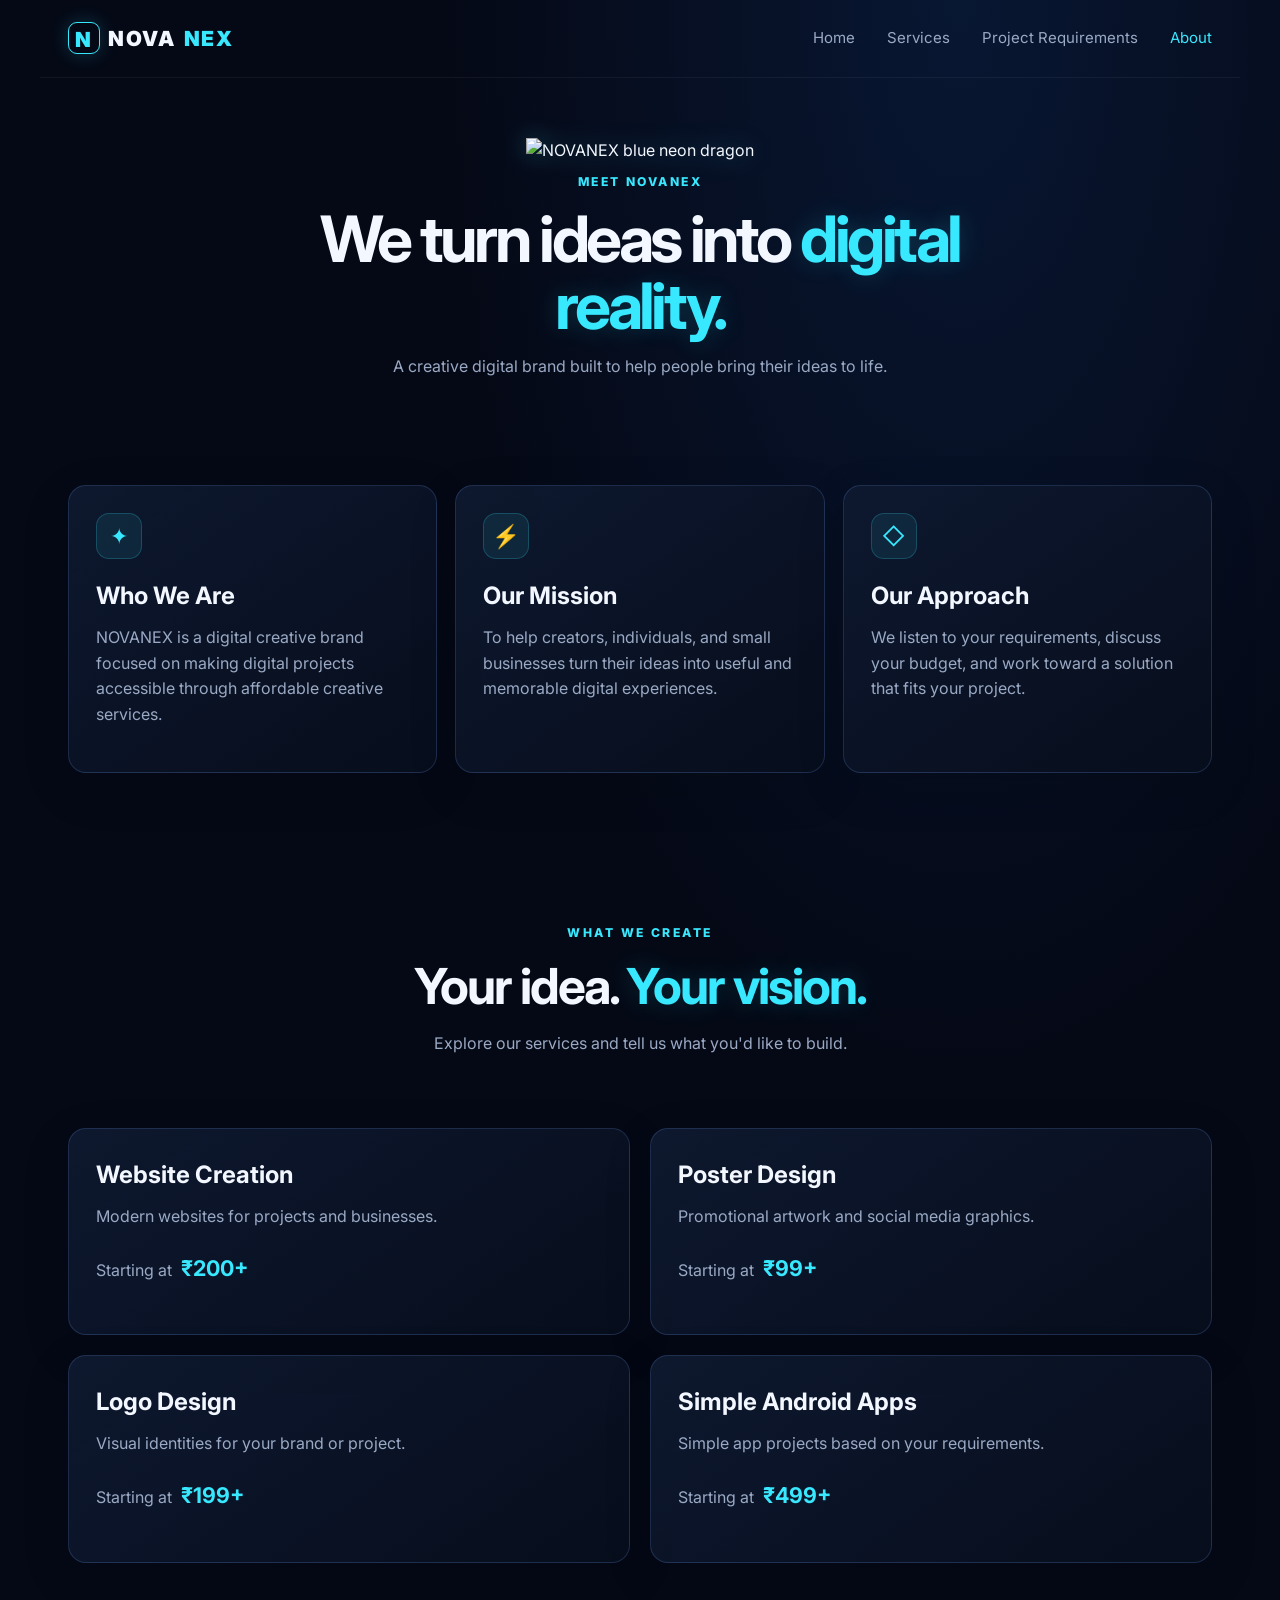
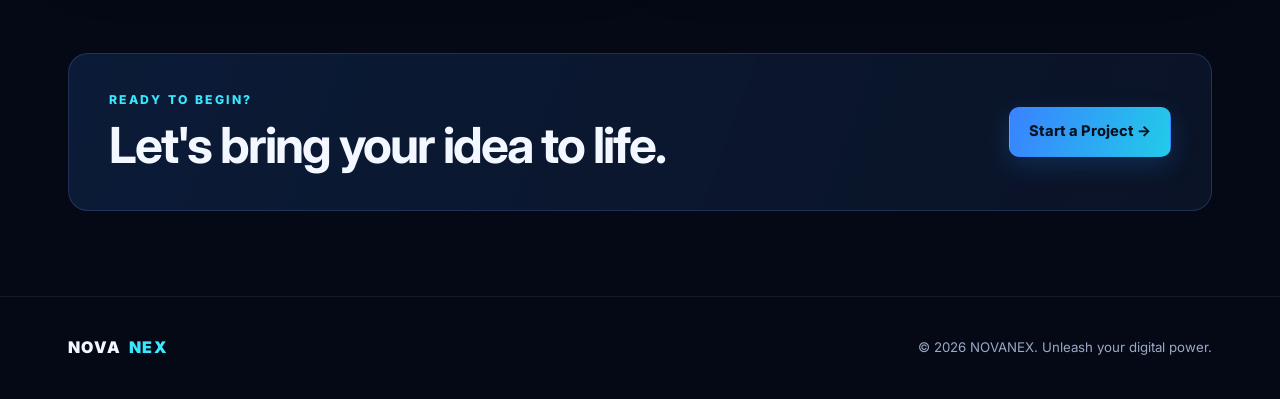
==== about.html @ 8c455928 "Create about.html" ====
<!DOCTYPE html>
<html lang="en">
<head>
  <meta charset="UTF-8">
  <meta name="viewport" content="width=device-width, initial-scale=1.0">
  <meta name="theme-color" content="#050916">
  <title>About NOVANEX | Creative Digital Studio</title>
  <meta name="description" content="Discover NOVANEX, a creative digital studio for affordable websites, posters, logos, and simple Android apps.">
  <link rel="stylesheet" href="style.css">
</head>
<body>
  <header class="site-header">
    <a class="brand" href="index.html"><span class="brand-mark">N</span> NOVA<span>NEX</span></a>
    <button class="menu-toggle" aria-label="Open navigation" aria-expanded="false">☰</button>
    <nav class="nav">
      <a href="index.html">Home</a>
      <a href="services.html">Services</a>
      <a href="contact.html">Project Requirements</a>
      <a class="active" href="about.html">About</a>
    </nav>
  </header>

  <main>
    <section class="page-hero">
      <img src="assets/novanex-dragon.svg" alt="NOVANEX blue neon dragon" class="page-dragon">
      <p class="eyebrow">MEET NOVANEX</p>
      <h1>We turn ideas into <span>digital reality.</span></h1>
      <p>A creative digital brand built to help people bring their ideas to life.</p>
    </section>

    <section class="section">
      <div class="cards">
        <article class="card">
          <div class="card-icon">✦</div>
          <h2>Who We Are</h2>
          <p>NOVANEX is a digital creative brand focused on making digital projects accessible through affordable creative services.</p>
        </article>
        <article class="card">
          <div class="card-icon">⚡</div>
          <h2>Our Mission</h2>
          <p>To help creators, individuals, and small businesses turn their ideas into useful and memorable digital experiences.</p>
        </article>
        <article class="card">
          <div class="card-icon">◇</div>
          <h2>Our Approach</h2>
          <p>We listen to your requirements, discuss your budget, and work toward a solution that fits your project.</p>
        </article>
      </div>
    </section>

    <section class="section">
      <div class="section-heading">
        <p class="eyebrow">WHAT WE CREATE</p>
        <h2>Your idea. <span>Your vision.</span></h2>
        <p>Explore our services and tell us what you'd like to build.</p>
      </div>
      <div class="service-grid">
        <article class="card service-card">
          <h2>Website Creation</h2>
          <p>Modern websites for projects and businesses.</p>
          <div class="price">Starting at <strong>₹200+</strong></div>
        </article>
        <article class="card service-card">
          <h2>Poster Design</h2>
          <p>Promotional artwork and social media graphics.</p>
          <div class="price">Starting at <strong>₹99+</strong></div>
        </article>
        <article class="card service-card">
          <h2>Logo Design</h2>
          <p>Visual identities for your brand or project.</p>
          <div class="price">Starting at <strong>₹199+</strong></div>
        </article>
        <article class="card service-card">
          <h2>Simple Android Apps</h2>
          <p>Simple app projects based on your requirements.</p>
          <div class="price">Starting at <strong>₹499+</strong></div>
        </article>
      </div>
    </section>

    <section class="cta">
      <div>
        <p class="eyebrow">READY TO BEGIN?</p>
        <h2>Let's bring your idea to life.</h2>
      </div>
      <a class="button primary" href="contact.html">Start a Project →</a>
    </section>
  </main>

  <footer>
    <a class="brand" href="index.html">NOVA<span>NEX</span></a>
    <p>© 2026 NOVANEX. Unleash your digital power.</p>
  </footer>

  <script src="script.js"></script>
</body>
</html>
---- style.css ----
@import url('https://fonts.googleapis.com/css2?family=Inter:wght@400;500;600;700;800;900&display=swap');
:root{--bg:#050916;--panel:#0c1427;--text:#f3f7ff;--muted:#9aa9c4;--cyan:#38e8ff;--blue:#3982ff;--line:rgba(116,165,255,.19)}
*{box-sizing:border-box}html{scroll-behavior:smooth}body{margin:0;background:radial-gradient(ellipse at 75% 0%,rgba(21,85,180,.18),transparent 38%),var(--bg);color:var(--text);font-family:Inter,Arial,sans-serif;line-height:1.6}a{color:inherit;text-decoration:none}.site-header{height:78px;max-width:1200px;padding:0 28px;margin:auto;display:flex;align-items:center;justify-content:space-between;border-bottom:1px solid rgba(255,255,255,.05)}.brand{font-weight:900;font-size:1.3rem;letter-spacing:.08em;display:inline-flex;align-items:center;gap:8px}.brand>span:last-child{color:var(--cyan)}.brand-mark{display:inline-grid;place-items:center;width:32px;height:32px;border:1px solid var(--cyan);border-radius:9px;color:var(--cyan);box-shadow:0 0 18px rgba(56,232,255,.2)}.nav{display:flex;gap:32px;color:var(--muted);font-size:.94rem}.nav a:hover,.nav a.active{color:var(--cyan)}.menu-toggle{display:none;background:none;color:white;border:1px solid var(--line);border-radius:8px;padding:7px 11px;font-size:1.2rem}.hero{max-width:1200px;margin:auto;min-height:610px;padding:65px 28px 70px;display:grid;grid-template-columns:1.05fr .95fr;align-items:center;gap:25px}.eyebrow{font-size:.76rem;font-weight:800;letter-spacing:.2em;color:var(--cyan);margin:0 0 15px}.hero h1,.page-hero h1{font-size:clamp(2.8rem,6vw,5.4rem);line-height:1.04;letter-spacing:-.055em;margin:0 0 24px}.hero h1 span,.page-hero h1 span,.section-heading h2 span{color:var(--cyan);text-shadow:0 0 26px rgba(56,232,255,.2)}.intro{font-size:1.08rem;color:var(--muted);max-width:560px}.hero-actions{display:flex;flex-wrap:wrap;gap:13px;margin-top:30px}.button{display:inline-flex;align-items:center;justify-content:center;border-radius:10px;padding:12px 19px;font-weight:750;font-size:.92rem;border:1px solid transparent;cursor:pointer;transition:transform .2s,box-shadow .2s}.button:hover{transform:translateY(-2px)}.primary{background:linear-gradient(110deg,var(--blue),#22cbe9);color:#04101d;box-shadow:0 8px 26px rgba(36,157,255,.2)}.secondary{border-color:rgba(56,232,255,.4);color:var(--cyan);background:rgba(56,232,255,.035)}.mini-stats{display:flex;gap:28px;margin-top:45px}.mini-stats div{display:flex;flex-direction:column}.mini-stats strong{font-size:.95rem}.mini-stats small{color:var(--muted);font-size:.77rem}.dragon-wrap{position:relative;display:grid;place-items:center;min-height:440px;isolation:isolate}.dragon-wrap:before{content:"";position:absolute;width:75%;height:75%;border-radius:50%;background:rgba(0,108,255,.15);filter:blur(65px);z-index:-2}.glow-ring{position:absolute;width:340px;height:340px;border-radius:50%;border:1px solid rgba(56,232,255,.25);box-shadow:0 0 55px rgba(37,117,255,.13),inset 0 0 50px rgba(37,117,255,.08);z-index:-1}.dragon{width:min(100%,500px);height:auto;filter:drop-shadow(0 0 16px rgba(0,173,255,.35));animation:float 5s ease-in-out infinite}.dragon-caption{position:absolute;bottom:16px;font-size:.7rem;letter-spacing:.28em;color:#80eaff}.section{max-width:1200px;margin:auto;padding:75px 28px}.section-heading{text-align:center;max-width:690px;margin:0 auto 36px}.section-heading h2,.cta h2{font-size:clamp(2rem,4vw,3.1rem);letter-spacing:-.04em;line-height:1.15;margin:0 0 14px}.section-heading>p:last-child,.page-hero>p:last-child{color:var(--muted)}.cards{display:grid;grid-template-columns:repeat(3,1fr);gap:18px}.card{background:linear-gradient(145deg,rgba(14,25,48,.96),rgba(7,14,28,.95));border:1px solid var(--line);border-radius:18px;padding:27px;box-shadow:0 15px 50px rgba(0,0,0,.12)}.card-icon{display:grid;place-items:center;width:46px;height:46px;border-radius:13px;background:rgba(56,232,255,.08);border:1px solid rgba(56,232,255,.2);color:var(--cyan);font-size:1.4rem;margin-bottom:18px}.card h3,.card h2{margin:0 0 10px}.card p{color:var(--muted);margin:0 0 18px}.card>a:not(.button){color:var(--cyan);font-weight:700;font-size:.9rem}.cta{max-width:1144px;margin:15px auto 85px;padding:36px 40px;border:1px solid var(--line);border-radius:20px;background:linear-gradient(110deg,rgba(26,70,133,.3),rgba(13,23,44,.75));display:flex;align-items:center;justify-content:space-between;gap:20px}.cta h2{margin:0}.cta .eyebrow{margin-bottom:8px}footer{border-top:1px solid rgba(255,255,255,.07);padding:27px max(28px,calc((100% - 1144px)/2));display:flex;align-items:center;justify-content:space-between;gap:20px;color:var(--muted);font-size:.83rem}footer .brand{color:var(--text);font-size:1rem}.page-hero{text-align:center;max-width:850px;margin:auto;padding:60px 25px 30px;position:relative}.page-hero h1{font-size:clamp(2.5rem,5vw,4.4rem);margin-bottom:15px}.page-hero>p:last-child{max-width:620px;margin:0 auto}.page-dragon{width:120px;height:120px;object-fit:contain;filter:drop-shadow(0 0 12px rgba(56,232,255,.3));margin-bottom:8px}.service-grid{display:grid;grid-template-columns:repeat(2,1fr);gap:20px;padding-top:35px}.service-card{display:flex;flex-direction:column;align-items:flex-start}.service-card .price{margin:3px 0 22px;color:var(--muted)}.price strong{color:var(--cyan);font-size:1.35rem;margin-left:5px}.service-card .button{margin-top:auto}.contact-layout{display:grid;grid-template-columns:.85fr 1.15fr;gap:22px;padding-top:35px}.contact-info h2{font-size:2rem;line-height:1.2}.contact-detail{display:flex;gap:13px;margin-top:25px}.contact-detail>span{color:var(--cyan);font-size:1.3rem}.contact-detail p{margin:3px 0}.contact-form{display:flex;flex-direction:column;gap:9px}.contact-form label{font-size:.87rem;font-weight:700;margin-top:6px}.contact-form input,.contact-form textarea,.contact-form select{width:100%;background:#070e1d;color:var(--text);border:1px solid rgba(139,174,231,.24);border-radius:9px;padding:12px 13px;font:inherit;outline:none}.contact-form input:focus,.contact-form textarea:focus,.contact-form select:focus{border-color:var(--cyan)}.contact-form textarea{resize:vertical}.contact-form .button{margin-top:9px}.form-note{font-size:.77rem!important;margin:4px 0 0!important}.contact-hero{padding-bottom:15px}@keyframes float{0%,100%{transform:translateY(0)}50%{transform:translateY(-10px)}}@media(max-width:760px){.site-header{height:70px;padding:0 18px}.menu-toggle{display:block}.nav{display:none;position:absolute;top:69px;left:0;right:0;z-index:10;background:#080f20;padding:20px 24px;border-bottom:1px solid var(--line);flex-direction:column;gap:15px}.nav.open{display:flex}.hero{grid-template-columns:1fr;padding:55px 22px 45px;gap:5px}.hero-copy{text-align:center}.hero .intro{margin-left:auto;margin-right:auto}.hero-actions,.mini-stats{justify-content:center}.mini-stats{gap:18px}.dragon-wrap{min-height:330px}.glow-ring{width:250px;height:250px}.cards{grid-template-columns:1fr}.section{padding:55px 20px}.cta{margin:5px 20px 55px;padding:27px;align-items:flex-start;flex-direction:column}footer{padding:25px 20px;flex-direction:column;align-items:flex-start;gap:8px}.service-grid,.contact-layout{grid-template-columns:1fr}.page-hero{padding-top:42px}.page-dragon{width:95px;height:95px}}@media(prefers-reduced-motion:reduce){*,*:before,*:after{animation:none!important;scroll-behavior:auto!important}}
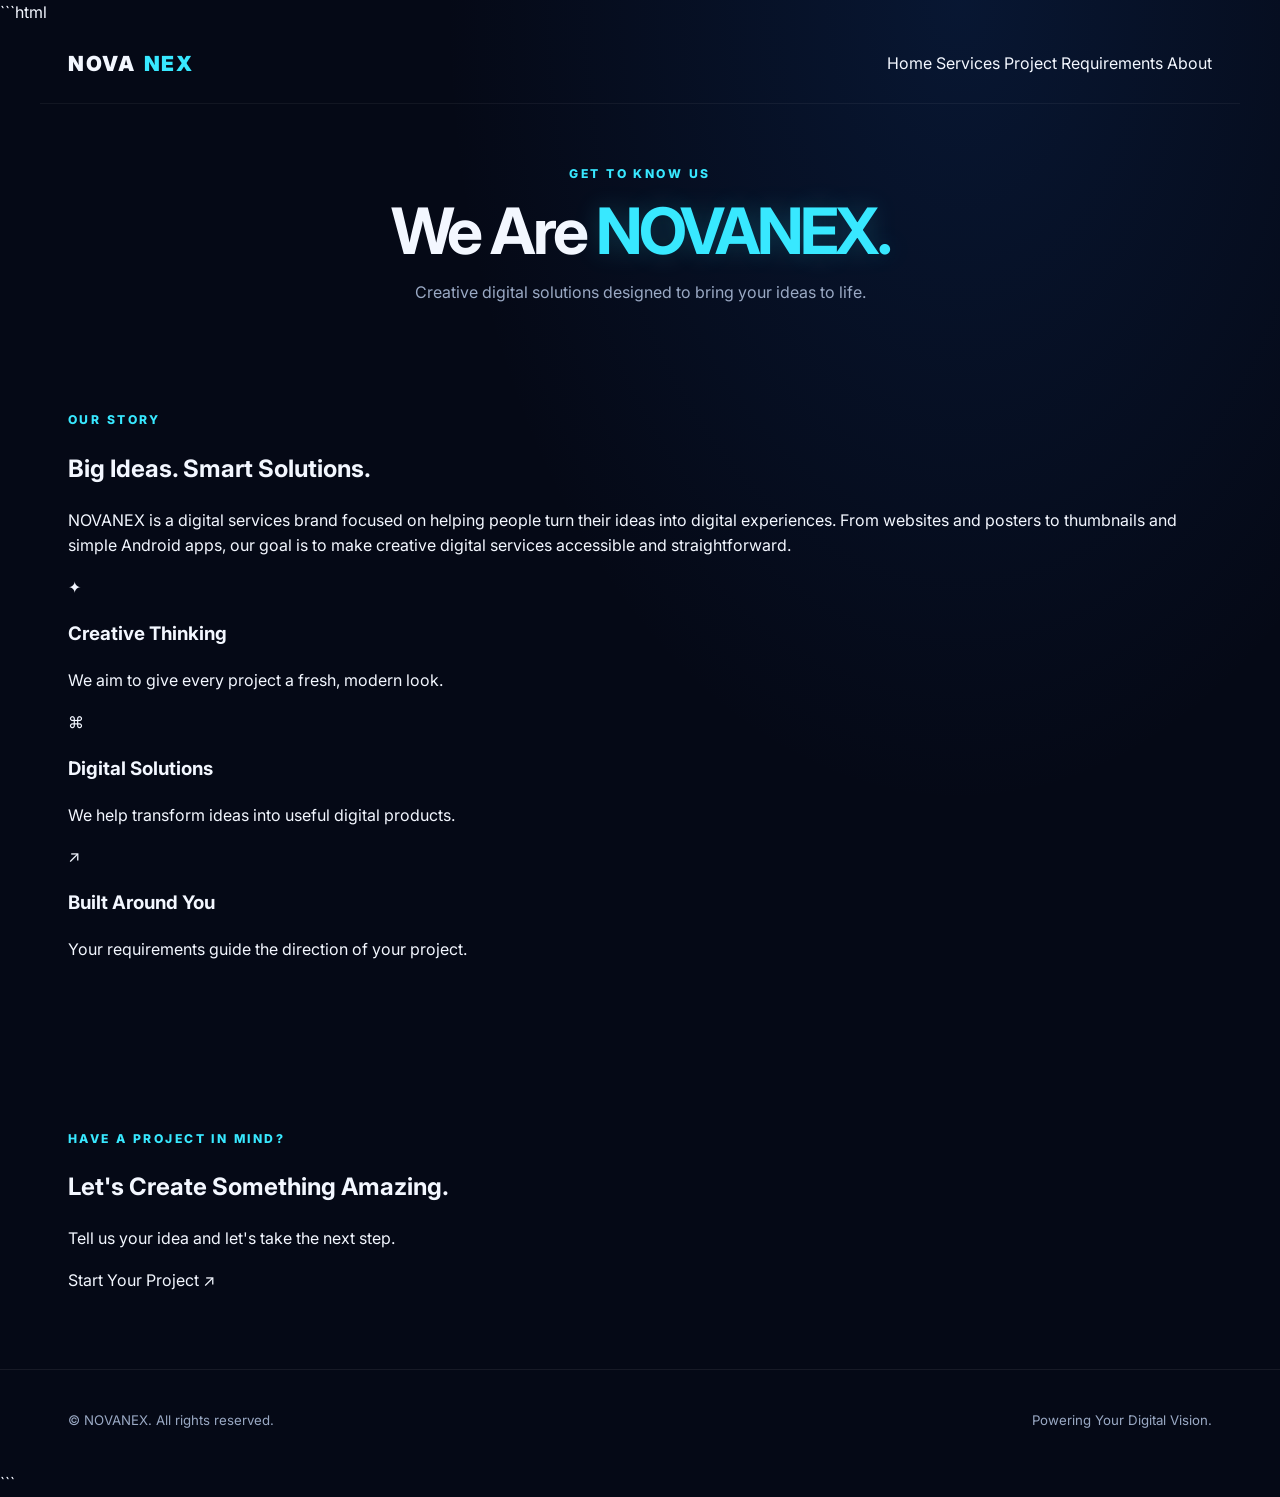
==== commit 6b5ea862: "Update about.html" ====
--- a/about.html
+++ b/about.html
@@ -1,97 +1,84 @@
+```html
 <!DOCTYPE html>
 <html lang="en">
 <head>
-  <meta charset="UTF-8">
-  <meta name="viewport" content="width=device-width, initial-scale=1.0">
-  <meta name="theme-color" content="#050916">
-  <title>About NOVANEX | Creative Digital Studio</title>
-  <meta name="description" content="Discover NOVANEX, a creative digital studio for affordable websites, posters, logos, and simple Android apps.">
-  <link rel="stylesheet" href="style.css">
+    <meta charset="UTF-8">
+    <meta name="viewport" content="width=device-width, initial-scale=1.0">
+    <meta name="theme-color" content="#050816">
+    <title>About NOVANEX | Digital Services</title>
+    <link rel="stylesheet" href="style.css">
 </head>
 <body>
-  <header class="site-header">
-    <a class="brand" href="index.html"><span class="brand-mark">N</span> NOVA<span>NEX</span></a>
-    <button class="menu-toggle" aria-label="Open navigation" aria-expanded="false">☰</button>
-    <nav class="nav">
-      <a href="index.html">Home</a>
-      <a href="services.html">Services</a>
-      <a href="contact.html">Project Requirements</a>
-      <a class="active" href="about.html">About</a>
+
+<header class="site-header">
+    <a href="index.html" class="brand">NOVA<span>NEX</span></a>
+
+    <button class="menu-toggle" aria-label="Toggle navigation" aria-expanded="false">
+        ☰
+    </button>
+
+    <nav class="nav-links">
+        <a href="index.html">Home</a>
+        <a href="services.html">Services</a>
+        <a href="contact.html">Project Requirements</a>
+        <a href="about.html" class="active">About</a>
     </nav>
-  </header>
+</header>
 
-  <main>
+<main>
     <section class="page-hero">
-      <img src="assets/novanex-dragon.svg" alt="NOVANEX blue neon dragon" class="page-dragon">
-      <p class="eyebrow">MEET NOVANEX</p>
-      <h1>We turn ideas into <span>digital reality.</span></h1>
-      <p>A creative digital brand built to help people bring their ideas to life.</p>
+        <p class="eyebrow">GET TO KNOW US</p>
+        <h1>We Are <span>NOVANEX.</span></h1>
+        <p>Creative digital solutions designed to bring your ideas to life.</p>
     </section>
 
-    <section class="section">
-      <div class="cards">
-        <article class="card">
-          <div class="card-icon">✦</div>
-          <h2>Who We Are</h2>
-          <p>NOVANEX is a digital creative brand focused on making digital projects accessible through affordable creative services.</p>
-        </article>
-        <article class="card">
-          <div class="card-icon">⚡</div>
-          <h2>Our Mission</h2>
-          <p>To help creators, individuals, and small businesses turn their ideas into useful and memorable digital experiences.</p>
-        </article>
-        <article class="card">
-          <div class="card-icon">◇</div>
-          <h2>Our Approach</h2>
-          <p>We listen to your requirements, discuss your budget, and work toward a solution that fits your project.</p>
-        </article>
-      </div>
+    <section class="section about-section">
+        <div class="about-card">
+            <p class="eyebrow">OUR STORY</p>
+            <h2>Big Ideas. <span>Smart Solutions.</span></h2>
+            <p>
+                NOVANEX is a digital services brand focused on helping people
+                turn their ideas into digital experiences. From websites and
+                posters to thumbnails and simple Android apps, our goal is to
+                make creative digital services accessible and straightforward.
+            </p>
+        </div>
+
+        <div class="about-grid">
+            <article class="about-feature">
+                <div class="service-icon">✦</div>
+                <h3>Creative Thinking</h3>
+                <p>We aim to give every project a fresh, modern look.</p>
+            </article>
+
+            <article class="about-feature">
+                <div class="service-icon">⌘</div>
+                <h3>Digital Solutions</h3>
+                <p>We help transform ideas into useful digital products.</p>
+            </article>
+
+            <article class="about-feature">
+                <div class="service-icon">↗</div>
+                <h3>Built Around You</h3>
+                <p>Your requirements guide the direction of your project.</p>
+            </article>
+        </div>
     </section>
 
-    <section class="section">
-      <div class="section-heading">
-        <p class="eyebrow">WHAT WE CREATE</p>
-        <h2>Your idea. <span>Your vision.</span></h2>
-        <p>Explore our services and tell us what you'd like to build.</p>
-      </div>
-      <div class="service-grid">
-        <article class="card service-card">
-          <h2>Website Creation</h2>
-          <p>Modern websites for projects and businesses.</p>
-          <div class="price">Starting at <strong>₹200+</strong></div>
-        </article>
-        <article class="card service-card">
-          <h2>Poster Design</h2>
-          <p>Promotional artwork and social media graphics.</p>
-          <div class="price">Starting at <strong>₹99+</strong></div>
-        </article>
-        <article class="card service-card">
-          <h2>Logo Design</h2>
-          <p>Visual identities for your brand or project.</p>
-          <div class="price">Starting at <strong>₹199+</strong></div>
-        </article>
-        <article class="card service-card">
-          <h2>Simple Android Apps</h2>
-          <p>Simple app projects based on your requirements.</p>
-          <div class="price">Starting at <strong>₹499+</strong></div>
-        </article>
-      </div>
+    <section class="section cta-section">
+        <p class="eyebrow">HAVE A PROJECT IN MIND?</p>
+        <h2>Let's Create Something <span>Amazing.</span></h2>
+        <p>Tell us your idea and let's take the next step.</p>
+        <a href="contact.html" class="btn btn-primary">Start Your Project ↗</a>
     </section>
+</main>
 
-    <section class="cta">
-      <div>
-        <p class="eyebrow">READY TO BEGIN?</p>
-        <h2>Let's bring your idea to life.</h2>
-      </div>
-      <a class="button primary" href="contact.html">Start a Project →</a>
-    </section>
-  </main>
+<footer class="site-footer">
+    <p>© <span class="current-year"></span> NOVANEX. All rights reserved.</p>
+    <p>Powering Your Digital Vision.</p>
+</footer>
 
-  <footer>
-    <a class="brand" href="index.html">NOVA<span>NEX</span></a>
-    <p>© 2026 NOVANEX. Unleash your digital power.</p>
-  </footer>
-
-  <script src="script.js"></script>
+<script src="script.js"></script>
 </body>
 </html>
+```
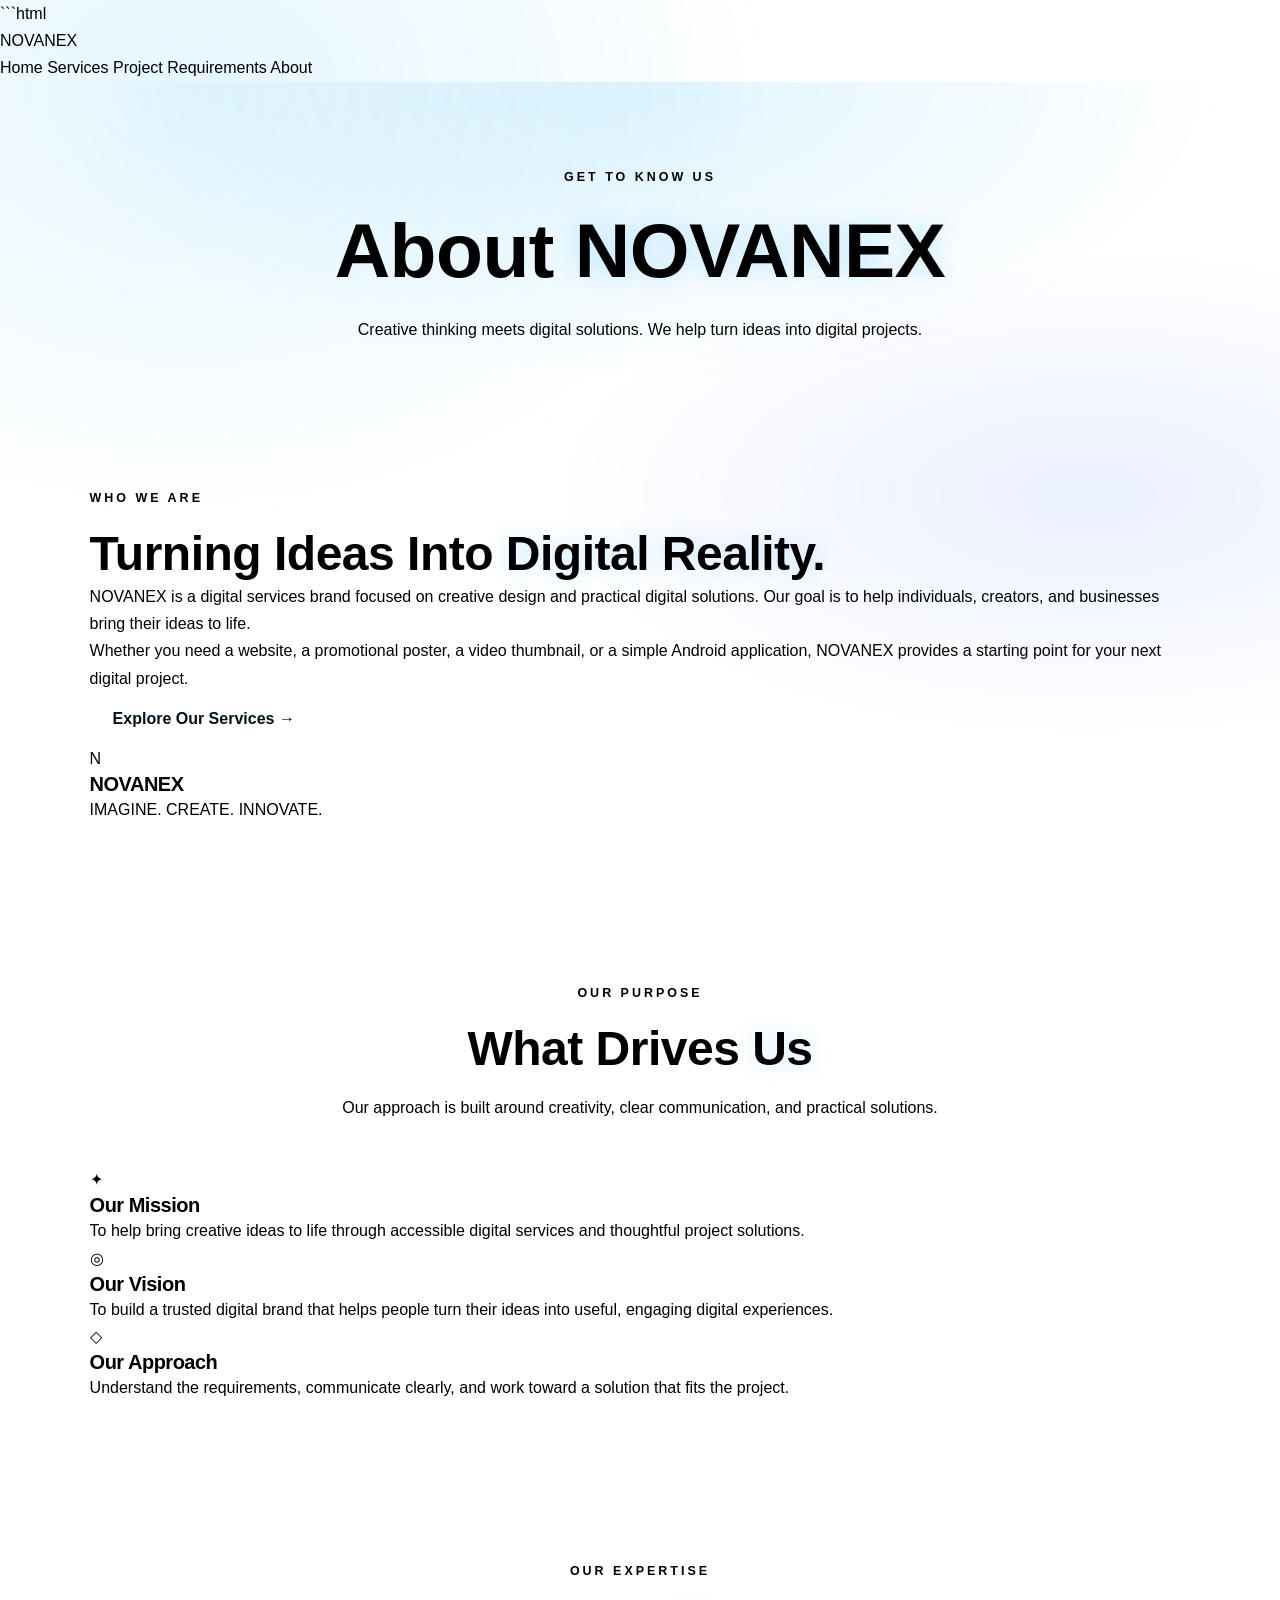
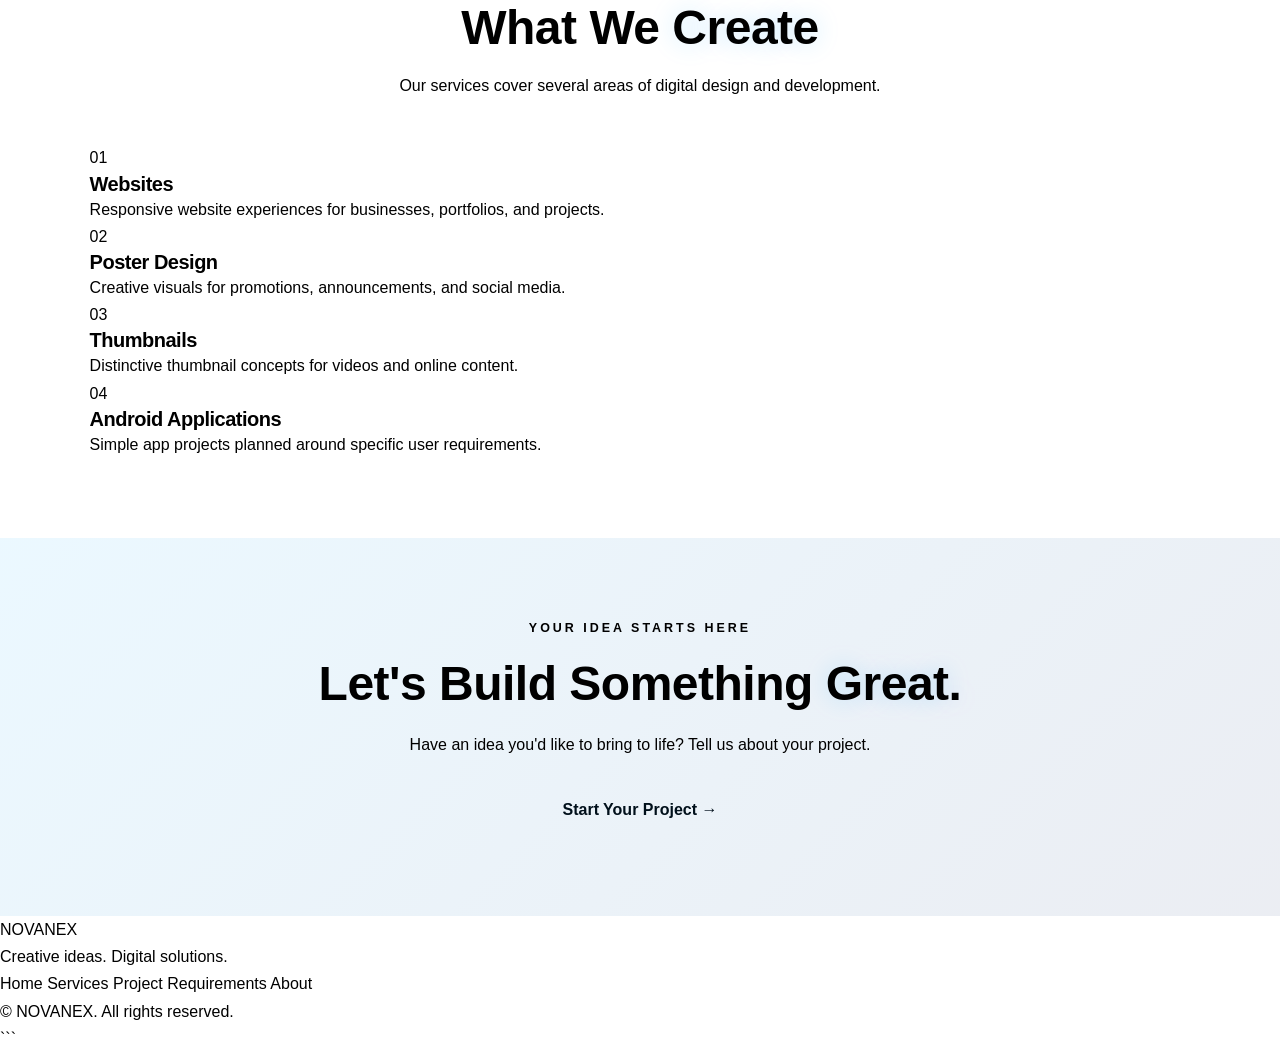
==== commit 88468199: "Update about.html" ====
--- a/about.html
+++ b/about.html
@@ -4,81 +4,304 @@
 <head>
     <meta charset="UTF-8">
     <meta name="viewport" content="width=device-width, initial-scale=1.0">
-    <meta name="theme-color" content="#050816">
-    <title>About NOVANEX | Digital Services</title>
+
+    <title>About Us | NOVANEX</title>
+
+    <meta name="description" content="Learn about NOVANEX, a digital services brand focused on creative design, website creation, thumbnails, and simple Android apps.">
+
     <link rel="stylesheet" href="style.css">
 </head>
+
 <body>
 
-<header class="site-header">
-    <a href="index.html" class="brand">NOVA<span>NEX</span></a>
-
-    <button class="menu-toggle" aria-label="Toggle navigation" aria-expanded="false">
-        ☰
-    </button>
-
-    <nav class="nav-links">
-        <a href="index.html">Home</a>
-        <a href="services.html">Services</a>
-        <a href="contact.html">Project Requirements</a>
-        <a href="about.html" class="active">About</a>
-    </nav>
-</header>
-
-<main>
-    <section class="page-hero">
-        <p class="eyebrow">GET TO KNOW US</p>
-        <h1>We Are <span>NOVANEX.</span></h1>
-        <p>Creative digital solutions designed to bring your ideas to life.</p>
-    </section>
-
-    <section class="section about-section">
-        <div class="about-card">
-            <p class="eyebrow">OUR STORY</p>
-            <h2>Big Ideas. <span>Smart Solutions.</span></h2>
-            <p>
-                NOVANEX is a digital services brand focused on helping people
-                turn their ideas into digital experiences. From websites and
-                posters to thumbnails and simple Android apps, our goal is to
-                make creative digital services accessible and straightforward.
+    <!-- HEADER -->
+    <header class="header">
+        <div class="container nav-container">
+
+            <a href="index.html" class="logo">
+                NOVA<span>NEX</span>
+            </a>
+
+            <button class="menu-toggle"
+                    id="menuToggle"
+                    aria-label="Toggle navigation"
+                    aria-expanded="false">
+                ☰
+            </button>
+
+            <nav class="nav" id="navMenu">
+                <a href="index.html">Home</a>
+                <a href="services.html">Services</a>
+                <a href="contact.html">Project Requirements</a>
+                <a href="about.html" class="active">About</a>
+            </nav>
+
+        </div>
+    </header>
+
+
+    <main>
+
+        <!-- PAGE HERO -->
+        <section class="page-hero">
+            <div class="container">
+
+                <p class="eyebrow">GET TO KNOW US</p>
+
+                <h1>About <span>NOVANEX</span></h1>
+
+                <p>
+                    Creative thinking meets digital solutions.
+                    We help turn ideas into digital projects.
+                </p>
+
+            </div>
+        </section>
+
+
+        <!-- ABOUT INTRODUCTION -->
+        <section class="section">
+            <div class="container about-container">
+
+                <div class="about-content">
+
+                    <p class="eyebrow">WHO WE ARE</p>
+
+                    <h2>Turning Ideas Into <span>Digital Reality.</span></h2>
+
+                    <p>
+                        NOVANEX is a digital services brand focused on
+                        creative design and practical digital solutions.
+                        Our goal is to help individuals, creators, and
+                        businesses bring their ideas to life.
+                    </p>
+
+                    <p>
+                        Whether you need a website, a promotional poster,
+                        a video thumbnail, or a simple Android application,
+                        NOVANEX provides a starting point for your next
+                        digital project.
+                    </p>
+
+                    <a href="services.html" class="btn btn-primary">
+                        Explore Our Services →
+                    </a>
+
+                </div>
+
+
+                <div class="about-visual">
+                    <div class="about-glow"></div>
+
+                    <div class="about-logo-card">
+                        <span class="about-symbol">N</span>
+
+                        <h3>NOVA<span>NEX</span></h3>
+
+                        <p>IMAGINE. CREATE. INNOVATE.</p>
+                    </div>
+                </div>
+
+            </div>
+        </section>
+
+
+        <!-- OUR MISSION -->
+        <section class="section why-section">
+            <div class="container">
+
+                <div class="section-heading">
+                    <p class="eyebrow">OUR PURPOSE</p>
+
+                    <h2>What Drives <span>Us</span></h2>
+
+                    <p>
+                        Our approach is built around creativity,
+                        clear communication, and practical solutions.
+                    </p>
+                </div>
+
+
+                <div class="features-grid">
+
+                    <div class="feature-card">
+                        <div class="feature-icon">✦</div>
+
+                        <h3>Our Mission</h3>
+
+                        <p>
+                            To help bring creative ideas to life through
+                            accessible digital services and thoughtful
+                            project solutions.
+                        </p>
+                    </div>
+
+
+                    <div class="feature-card">
+                        <div class="feature-icon">◎</div>
+
+                        <h3>Our Vision</h3>
+
+                        <p>
+                            To build a trusted digital brand that helps
+                            people turn their ideas into useful,
+                            engaging digital experiences.
+                        </p>
+                    </div>
+
+
+                    <div class="feature-card">
+                        <div class="feature-icon">◇</div>
+
+                        <h3>Our Approach</h3>
+
+                        <p>
+                            Understand the requirements, communicate
+                            clearly, and work toward a solution that
+                            fits the project.
+                        </p>
+                    </div>
+
+                </div>
+
+            </div>
+        </section>
+
+
+        <!-- WHAT WE DO -->
+        <section class="section">
+            <div class="container">
+
+                <div class="section-heading">
+                    <p class="eyebrow">OUR EXPERTISE</p>
+
+                    <h2>What We <span>Create</span></h2>
+
+                    <p>
+                        Our services cover several areas of digital
+                        design and development.
+                    </p>
+                </div>
+
+
+                <div class="about-services-grid">
+
+                    <div class="about-service-item">
+                        <span>01</span>
+
+                        <div>
+                            <h3>Websites</h3>
+
+                            <p>
+                                Responsive website experiences for
+                                businesses, portfolios, and projects.
+                            </p>
+                        </div>
+                    </div>
+
+
+                    <div class="about-service-item">
+                        <span>02</span>
+
+                        <div>
+                            <h3>Poster Design</h3>
+
+                            <p>
+                                Creative visuals for promotions,
+                                announcements, and social media.
+                            </p>
+                        </div>
+                    </div>
+
+
+                    <div class="about-service-item">
+                        <span>03</span>
+
+                        <div>
+                            <h3>Thumbnails</h3>
+
+                            <p>
+                                Distinctive thumbnail concepts for
+                                videos and online content.
+                            </p>
+                        </div>
+                    </div>
+
+
+                    <div class="about-service-item">
+                        <span>04</span>
+
+                        <div>
+                            <h3>Android Applications</h3>
+
+                            <p>
+                                Simple app projects planned around
+                                specific user requirements.
+                            </p>
+                        </div>
+                    </div>
+
+                </div>
+
+            </div>
+        </section>
+
+
+        <!-- CTA -->
+        <section class="section cta-section">
+            <div class="container">
+
+                <div class="cta-box">
+
+                    <p class="eyebrow">YOUR IDEA STARTS HERE</p>
+
+                    <h2>Let's Build Something <span>Great.</span></h2>
+
+                    <p>
+                        Have an idea you'd like to bring to life?
+                        Tell us about your project.
+                    </p>
+
+                    <a href="contact.html" class="btn btn-primary">
+                        Start Your Project →
+                    </a>
+
+                </div>
+
+            </div>
+        </section>
+
+    </main>
+
+
+    <!-- FOOTER -->
+    <footer class="footer">
+        <div class="container footer-content">
+
+            <a href="index.html" class="logo">
+                NOVA<span>NEX</span>
+            </a>
+
+            <p>Creative ideas. Digital solutions.</p>
+
+            <div class="footer-links">
+                <a href="index.html">Home</a>
+                <a href="services.html">Services</a>
+                <a href="contact.html">Project Requirements</a>
+                <a href="about.html">About</a>
+            </div>
+
+            <p class="copyright">
+                © <span id="currentYear"></span> NOVANEX.
+                All rights reserved.
             </p>
+
         </div>
-
-        <div class="about-grid">
-            <article class="about-feature">
-                <div class="service-icon">✦</div>
-                <h3>Creative Thinking</h3>
-                <p>We aim to give every project a fresh, modern look.</p>
-            </article>
-
-            <article class="about-feature">
-                <div class="service-icon">⌘</div>
-                <h3>Digital Solutions</h3>
-                <p>We help transform ideas into useful digital products.</p>
-            </article>
-
-            <article class="about-feature">
-                <div class="service-icon">↗</div>
-                <h3>Built Around You</h3>
-                <p>Your requirements guide the direction of your project.</p>
-            </article>
-        </div>
-    </section>
-
-    <section class="section cta-section">
-        <p class="eyebrow">HAVE A PROJECT IN MIND?</p>
-        <h2>Let's Create Something <span>Amazing.</span></h2>
-        <p>Tell us your idea and let's take the next step.</p>
-        <a href="contact.html" class="btn btn-primary">Start Your Project ↗</a>
-    </section>
-</main>
-
-<footer class="site-footer">
-    <p>© <span class="current-year"></span> NOVANEX. All rights reserved.</p>
-    <p>Powering Your Digital Vision.</p>
-</footer>
-
-<script src="script.js"></script>
+    </footer>
+
+
+    <script src="script.js"></script>
+
 </body>
 </html>
 ```
--- a/style.css
+++ b/style.css
@@ -1,3 +1,436 @@
-@import url('https://fonts.googleapis.com/css2?family=Inter:wght@400;500;600;700;800;900&display=swap');
-:root{--bg:#050916;--panel:#0c1427;--text:#f3f7ff;--muted:#9aa9c4;--cyan:#38e8ff;--blue:#3982ff;--line:rgba(116,165,255,.19)}
-*{box-sizing:border-box}html{scroll-behavior:smooth}body{margin:0;background:radial-gradient(ellipse at 75% 0%,rgba(21,85,180,.18),transparent 38%),var(--bg);color:var(--text);font-family:Inter,Arial,sans-serif;line-height:1.6}a{color:inherit;text-decoration:none}.site-header{height:78px;max-width:1200px;padding:0 28px;margin:auto;display:flex;align-items:center;justify-content:space-between;border-bottom:1px solid rgba(255,255,255,.05)}.brand{font-weight:900;font-size:1.3rem;letter-spacing:.08em;display:inline-flex;align-items:center;gap:8px}.brand>span:last-child{color:var(--cyan)}.brand-mark{display:inline-grid;place-items:center;width:32px;height:32px;border:1px solid var(--cyan);border-radius:9px;color:var(--cyan);box-shadow:0 0 18px rgba(56,232,255,.2)}.nav{display:flex;gap:32px;color:var(--muted);font-size:.94rem}.nav a:hover,.nav a.active{color:var(--cyan)}.menu-toggle{display:none;background:none;color:white;border:1px solid var(--line);border-radius:8px;padding:7px 11px;font-size:1.2rem}.hero{max-width:1200px;margin:auto;min-height:610px;padding:65px 28px 70px;display:grid;grid-template-columns:1.05fr .95fr;align-items:center;gap:25px}.eyebrow{font-size:.76rem;font-weight:800;letter-spacing:.2em;color:var(--cyan);margin:0 0 15px}.hero h1,.page-hero h1{font-size:clamp(2.8rem,6vw,5.4rem);line-height:1.04;letter-spacing:-.055em;margin:0 0 24px}.hero h1 span,.page-hero h1 span,.section-heading h2 span{color:var(--cyan);text-shadow:0 0 26px rgba(56,232,255,.2)}.intro{font-size:1.08rem;color:var(--muted);max-width:560px}.hero-actions{display:flex;flex-wrap:wrap;gap:13px;margin-top:30px}.button{display:inline-flex;align-items:center;justify-content:center;border-radius:10px;padding:12px 19px;font-weight:750;font-size:.92rem;border:1px solid transparent;cursor:pointer;transition:transform .2s,box-shadow .2s}.button:hover{transform:translateY(-2px)}.primary{background:linear-gradient(110deg,var(--blue),#22cbe9);color:#04101d;box-shadow:0 8px 26px rgba(36,157,255,.2)}.secondary{border-color:rgba(56,232,255,.4);color:var(--cyan);background:rgba(56,232,255,.035)}.mini-stats{display:flex;gap:28px;margin-top:45px}.mini-stats div{display:flex;flex-direction:column}.mini-stats strong{font-size:.95rem}.mini-stats small{color:var(--muted);font-size:.77rem}.dragon-wrap{position:relative;display:grid;place-items:center;min-height:440px;isolation:isolate}.dragon-wrap:before{content:"";position:absolute;width:75%;height:75%;border-radius:50%;background:rgba(0,108,255,.15);filter:blur(65px);z-index:-2}.glow-ring{position:absolute;width:340px;height:340px;border-radius:50%;border:1px solid rgba(56,232,255,.25);box-shadow:0 0 55px rgba(37,117,255,.13),inset 0 0 50px rgba(37,117,255,.08);z-index:-1}.dragon{width:min(100%,500px);height:auto;filter:drop-shadow(0 0 16px rgba(0,173,255,.35));animation:float 5s ease-in-out infinite}.dragon-caption{position:absolute;bottom:16px;font-size:.7rem;letter-spacing:.28em;color:#80eaff}.section{max-width:1200px;margin:auto;padding:75px 28px}.section-heading{text-align:center;max-width:690px;margin:0 auto 36px}.section-heading h2,.cta h2{font-size:clamp(2rem,4vw,3.1rem);letter-spacing:-.04em;line-height:1.15;margin:0 0 14px}.section-heading>p:last-child,.page-hero>p:last-child{color:var(--muted)}.cards{display:grid;grid-template-columns:repeat(3,1fr);gap:18px}.card{background:linear-gradient(145deg,rgba(14,25,48,.96),rgba(7,14,28,.95));border:1px solid var(--line);border-radius:18px;padding:27px;box-shadow:0 15px 50px rgba(0,0,0,.12)}.card-icon{display:grid;place-items:center;width:46px;height:46px;border-radius:13px;background:rgba(56,232,255,.08);border:1px solid rgba(56,232,255,.2);color:var(--cyan);font-size:1.4rem;margin-bottom:18px}.card h3,.card h2{margin:0 0 10px}.card p{color:var(--muted);margin:0 0 18px}.card>a:not(.button){color:var(--cyan);font-weight:700;font-size:.9rem}.cta{max-width:1144px;margin:15px auto 85px;padding:36px 40px;border:1px solid var(--line);border-radius:20px;background:linear-gradient(110deg,rgba(26,70,133,.3),rgba(13,23,44,.75));display:flex;align-items:center;justify-content:space-between;gap:20px}.cta h2{margin:0}.cta .eyebrow{margin-bottom:8px}footer{border-top:1px solid rgba(255,255,255,.07);padding:27px max(28px,calc((100% - 1144px)/2));display:flex;align-items:center;justify-content:space-between;gap:20px;color:var(--muted);font-size:.83rem}footer .brand{color:var(--text);font-size:1rem}.page-hero{text-align:center;max-width:850px;margin:auto;padding:60px 25px 30px;position:relative}.page-hero h1{font-size:clamp(2.5rem,5vw,4.4rem);margin-bottom:15px}.page-hero>p:last-child{max-width:620px;margin:0 auto}.page-dragon{width:120px;height:120px;object-fit:contain;filter:drop-shadow(0 0 12px rgba(56,232,255,.3));margin-bottom:8px}.service-grid{display:grid;grid-template-columns:repeat(2,1fr);gap:20px;padding-top:35px}.service-card{display:flex;flex-direction:column;align-items:flex-start}.service-card .price{margin:3px 0 22px;color:var(--muted)}.price strong{color:var(--cyan);font-size:1.35rem;margin-left:5px}.service-card .button{margin-top:auto}.contact-layout{display:grid;grid-template-columns:.85fr 1.15fr;gap:22px;padding-top:35px}.contact-info h2{font-size:2rem;line-height:1.2}.contact-detail{display:flex;gap:13px;margin-top:25px}.contact-detail>span{color:var(--cyan);font-size:1.3rem}.contact-detail p{margin:3px 0}.contact-form{display:flex;flex-direction:column;gap:9px}.contact-form label{font-size:.87rem;font-weight:700;margin-top:6px}.contact-form input,.contact-form textarea,.contact-form select{width:100%;background:#070e1d;color:var(--text);border:1px solid rgba(139,174,231,.24);border-radius:9px;padding:12px 13px;font:inherit;outline:none}.contact-form input:focus,.contact-form textarea:focus,.contact-form select:focus{border-color:var(--cyan)}.contact-form textarea{resize:vertical}.contact-form .button{margin-top:9px}.form-note{font-size:.77rem!important;margin:4px 0 0!important}.contact-hero{padding-bottom:15px}@keyframes float{0%,100%{transform:translateY(0)}50%{transform:translateY(-10px)}}@media(max-width:760px){.site-header{height:70px;padding:0 18px}.menu-toggle{display:block}.nav{display:none;position:absolute;top:69px;left:0;right:0;z-index:10;background:#080f20;padding:20px 24px;border-bottom:1px solid var(--line);flex-direction:column;gap:15px}.nav.open{display:flex}.hero{grid-template-columns:1fr;padding:55px 22px 45px;gap:5px}.hero-copy{text-align:center}.hero .intro{margin-left:auto;margin-right:auto}.hero-actions,.mini-stats{justify-content:center}.mini-stats{gap:18px}.dragon-wrap{min-height:330px}.glow-ring{width:250px;height:250px}.cards{grid-template-columns:1fr}.section{padding:55px 20px}.cta{margin:5px 20px 55px;padding:27px;align-items:flex-start;flex-direction:column}footer{padding:25px 20px;flex-direction:column;align-items:flex-start;gap:8px}.service-grid,.contact-layout{grid-template-columns:1fr}.page-hero{padding-top:42px}.page-dragon{width:95px;height:95px}}@media(prefers-reduced-motion:reduce){*,*:before,*:after{animation:none!important;scroll-behavior:auto!important}}
+```css
+/* ========================================
+   NOVANEX — NEON BLUE DESIGN
+   ======================================== */
+
+:root {
+    --bg: #050816;
+    --bg-light: #0a1025;
+    --card: #0c142b;
+    --blue: #00aaff;
+    --blue-bright: #00d9ff;
+    --text: #f4f8ff;
+    --muted: #a3b1c9;
+    --border: rgba(0, 170, 255, 0.25);
+    --glow: 0 0 25px rgba(0, 170, 255, 0.15);
+}
+
+* {
+    margin: 0;
+    padding: 0;
+    box-sizing: border-box;
+}
+
+html {
+    scroll-behavior: smooth;
+}
+
+body {
+    min-height: 100vh;
+    font-family: Arial, Helvetica, sans-serif;
+    background: var(--bg);
+    color: var(--text);
+    line-height: 1.7;
+    overflow-x: hidden;
+}
+
+body::before {
+    content: "";
+    position: fixed;
+    inset: 0;
+    pointer-events: none;
+    z-index: -1;
+    background:
+        radial-gradient(ellipse at 15% 10%, rgba(0, 170, 255, 0.10), transparent 38%),
+        radial-gradient(ellipse at 85% 55%, rgba(0, 70, 255, 0.08), transparent 35%);
+}
+
+a {
+    color: inherit;
+    text-decoration: none;
+}
+
+button,
+input,
+select,
+textarea {
+    font: inherit;
+}
+
+button,
+a,
+input,
+select,
+textarea {
+    -webkit-tap-highlight-color: transparent;
+}
+
+button:focus-visible,
+a:focus-visible,
+input:focus-visible,
+select:focus-visible,
+textarea:focus-visible {
+    outline: 2px solid var(--blue-bright);
+    outline-offset: 4px;
+}
+
+/* HEADER AND NAVIGATION */
+
+.site-header {
+    width: 100%;
+    min-height: 78px;
+    padding: 16px 7%;
+    display: flex;
+    align-items: center;
+    justify-content: space-between;
+    gap: 24px;
+    background: rgba(5, 8, 22, 0.92);
+    border-bottom: 1px solid var(--border);
+    position: sticky;
+    top: 0;
+    z-index: 100;
+    backdrop-filter: blur(14px);
+}
+
+.brand {
+    font-size: 1.65rem;
+    font-weight: 900;
+    letter-spacing: 1px;
+    white-space: nowrap;
+}
+
+.brand span {
+    color: var(--blue-bright);
+    text-shadow: 0 0 15px rgba(0, 217, 255, 0.5);
+}
+
+.nav-links {
+    display: flex;
+    align-items: center;
+    gap: 28px;
+}
+
+.nav-links a {
+    color: var(--muted);
+    font-size: 0.94rem;
+    transition: color 0.25s ease;
+}
+
+.nav-links a:hover,
+.nav-links a.active {
+    color: var(--blue-bright);
+}
+
+.menu-toggle {
+    display: none;
+    color: var(--blue-bright);
+    background: transparent;
+    border: 1px solid var(--border);
+    border-radius: 8px;
+    padding: 7px 12px;
+    font-size: 1.4rem;
+    cursor: pointer;
+}
+
+/* GENERAL TEXT */
+
+h1,
+h2,
+h3 {
+    line-height: 1.2;
+    letter-spacing: -0.5px;
+}
+
+h1 {
+    font-size: clamp(2.5rem, 6vw, 4.8rem);
+    font-weight: 900;
+}
+
+h2 {
+    font-size: clamp(1.8rem, 4vw, 3rem);
+    font-weight: 800;
+}
+
+h3 {
+    font-size: 1.25rem;
+}
+
+p {
+    color: var(--muted);
+}
+
+h1 span,
+h2 span {
+    color: var(--blue-bright);
+    text-shadow: 0 0 25px rgba(0, 170, 255, 0.22);
+}
+
+.eyebrow {
+    color: var(--blue-bright);
+    font-size: 0.78rem;
+    font-weight: 800;
+    letter-spacing: 3px;
+    margin-bottom: 16px;
+}
+
+/* HOMEPAGE HERO */
+
+.hero {
+    min-height: 590px;
+    padding: 100px 7%;
+    display: flex;
+    align-items: center;
+    position: relative;
+}
+
+.hero-content {
+    max-width: 850px;
+}
+
+.hero h1 {
+    margin-bottom: 24px;
+}
+
+.hero p {
+    max-width: 650px;
+    font-size: 1.12rem;
+    margin-bottom: 30px;
+}
+
+.hero-buttons {
+    display: flex;
+    flex-wrap: wrap;
+    gap: 14px;
+    margin-top: 30px;
+}
+
+.hero-badge {
+    display: inline-block;
+    border: 1px solid var(--border);
+    background: rgba(0, 170, 255, 0.07);
+    color: var(--blue-bright);
+    padding: 7px 14px;
+    border-radius: 50px;
+    font-size: 0.82rem;
+    margin-bottom: 24px;
+}
+
+/* BUTTONS */
+
+.btn {
+    display: inline-flex;
+    justify-content: center;
+    align-items: center;
+    gap: 8px;
+    padding: 13px 23px;
+    border-radius: 8px;
+    font-weight: 800;
+    border: 1px solid var(--blue);
+    cursor: pointer;
+    transition:
+        transform 0.25s ease,
+        box-shadow 0.25s ease,
+        background 0.25s ease;
+}
+
+.btn:hover {
+    transform: translateY(-3px);
+    box-shadow: 0 0 25px rgba(0, 170, 255, 0.25);
+}
+
+.btn-primary {
+    color: #00101b;
+    background: var(--blue-bright);
+    border-color: var(--blue-bright);
+}
+
+.btn-primary:hover {
+    background: #72eaff;
+}
+
+.btn-outline {
+    color: var(--blue-bright);
+    background: transparent;
+}
+
+.btn-outline:hover {
+    background: rgba(0, 170, 255, 0.10);
+}
+
+/* SECTIONS */
+
+.section {
+    padding: 80px 7%;
+}
+
+.section-heading {
+    text-align: center;
+    max-width: 700px;
+    margin: 0 auto 45px;
+}
+
+.section-heading h2 {
+    margin-bottom: 16px;
+}
+
+.page-hero {
+    padding: 85px 7% 65px;
+    text-align: center;
+    background:
+        radial-gradient(ellipse at center top, rgba(0, 170, 255, 0.12), transparent 65%);
+}
+
+.page-hero h1 {
+    margin-bottom: 20px;
+}
+
+.page-hero > p:last-child {
+    max-width: 700px;
+    margin: 0 auto;
+    font-size: 1.05rem;
+}
+
+/* SERVICE CARDS */
+
+.service-grid {
+    display: grid;
+    grid-template-columns: repeat(2, minmax(0, 1fr));
+    gap: 24px;
+}
+
+.service-card {
+    position: relative;
+    padding: 30px;
+    background: linear-gradient(145deg, #0d1730, #080d1d);
+    border: 1px solid var(--border);
+    border-radius: 16px;
+    box-shadow: var(--glow);
+    transition:
+        transform 0.25s ease,
+        border-color 0.25s ease,
+        box-shadow 0.25s ease;
+}
+
+.service-card:hover {
+    transform: translateY(-6px);
+    border-color: var(--blue-bright);
+    box-shadow: 0 0 30px rgba(0, 170, 255, 0.15);
+}
+
+.service-number {
+    color: var(--blue);
+    font-size: 0.85rem;
+    font-weight: 800;
+    letter-spacing: 2px;
+    margin-bottom: 18px;
+}
+
+.service-icon {
+    width: 54px;
+    height: 54px;
+    display: flex;
+    align-items: center;
+    justify-content: center;
+    margin-bottom: 22px;
+    border-radius: 12px;
+    background: rgba(0, 170, 255, 0.10);
+    border: 1px solid var(--border);
+    color: var(--blue-bright);
+    font-size: 1.7rem;
+}
+
+.service-card h3 {
+    margin-bottom: 12px;
+}
+
+.service-card p {
+    margin-bottom: 20px;
+}
+
+.price {
+    display: block;
+    color: var(--blue-bright);
+    font-size: 1.45rem;
+    font-weight: 900;
+    margin-bottom: 4px;
+}
+
+.price-note {
+    display: block;
+    color: var(--muted);
+    font-size: 0.83rem;
+    margin-bottom: 22px;
+}
+
+.service-card .btn {
+    width: 100%;
+}
+
+/* CTA SECTION */
+
+.cta-section {
+    text-align: center;
+    background: linear-gradient(135deg, rgba(0, 170, 255, 0.08), rgba(0, 30, 100, 0.08));
+    border-top: 1px solid var(--border);
+    border-bottom: 1px solid var(--border);
+}
+
+.cta-section h2 {
+    margin-bottom: 18px;
+}
+
+.cta-section p:not(.eyebrow) {
+    margin-bottom: 25px;
+}
+
+/* ABOUT PAGE */
+
+.about-section {
+    max-width: 1200px;
+    margin: 0 auto;
+}
+
+.about-card {
+    padding: 38px;
+    border: 1px solid var(--border);
+    border-radius: 16px;
+    background: var(--card);
+    box-shadow: var(--glow);
+    margin-bottom: 28px;
+}
+
+.about-card h2 {
+    margin-bottom: 20px;
+}
+
+.about-card p:last-child {
+    max-width: 900px;
+}
+
+.about-grid {
+    display: grid;
+    grid-template-columns: repeat(3, minmax(0, 1fr));
+    gap: 22px;
+}
+
+.about-feature {
+    padding: 26px;
+    background: var(--card);
+    border: 1px solid var(--border);
+    border-radius: 14px;
+}
+
+.about-feature h3 {
+    margin-bottom: 12px;
+}
+
+/* PROJECT REQUIREMENTS FORM */
+
+.form-section {
+    max-width: 900px;
+    margin: 0 auto;
+}
+
+.project-form {
+    padding: 36px;
+    background: linear-gradient(145deg, #0d1730
